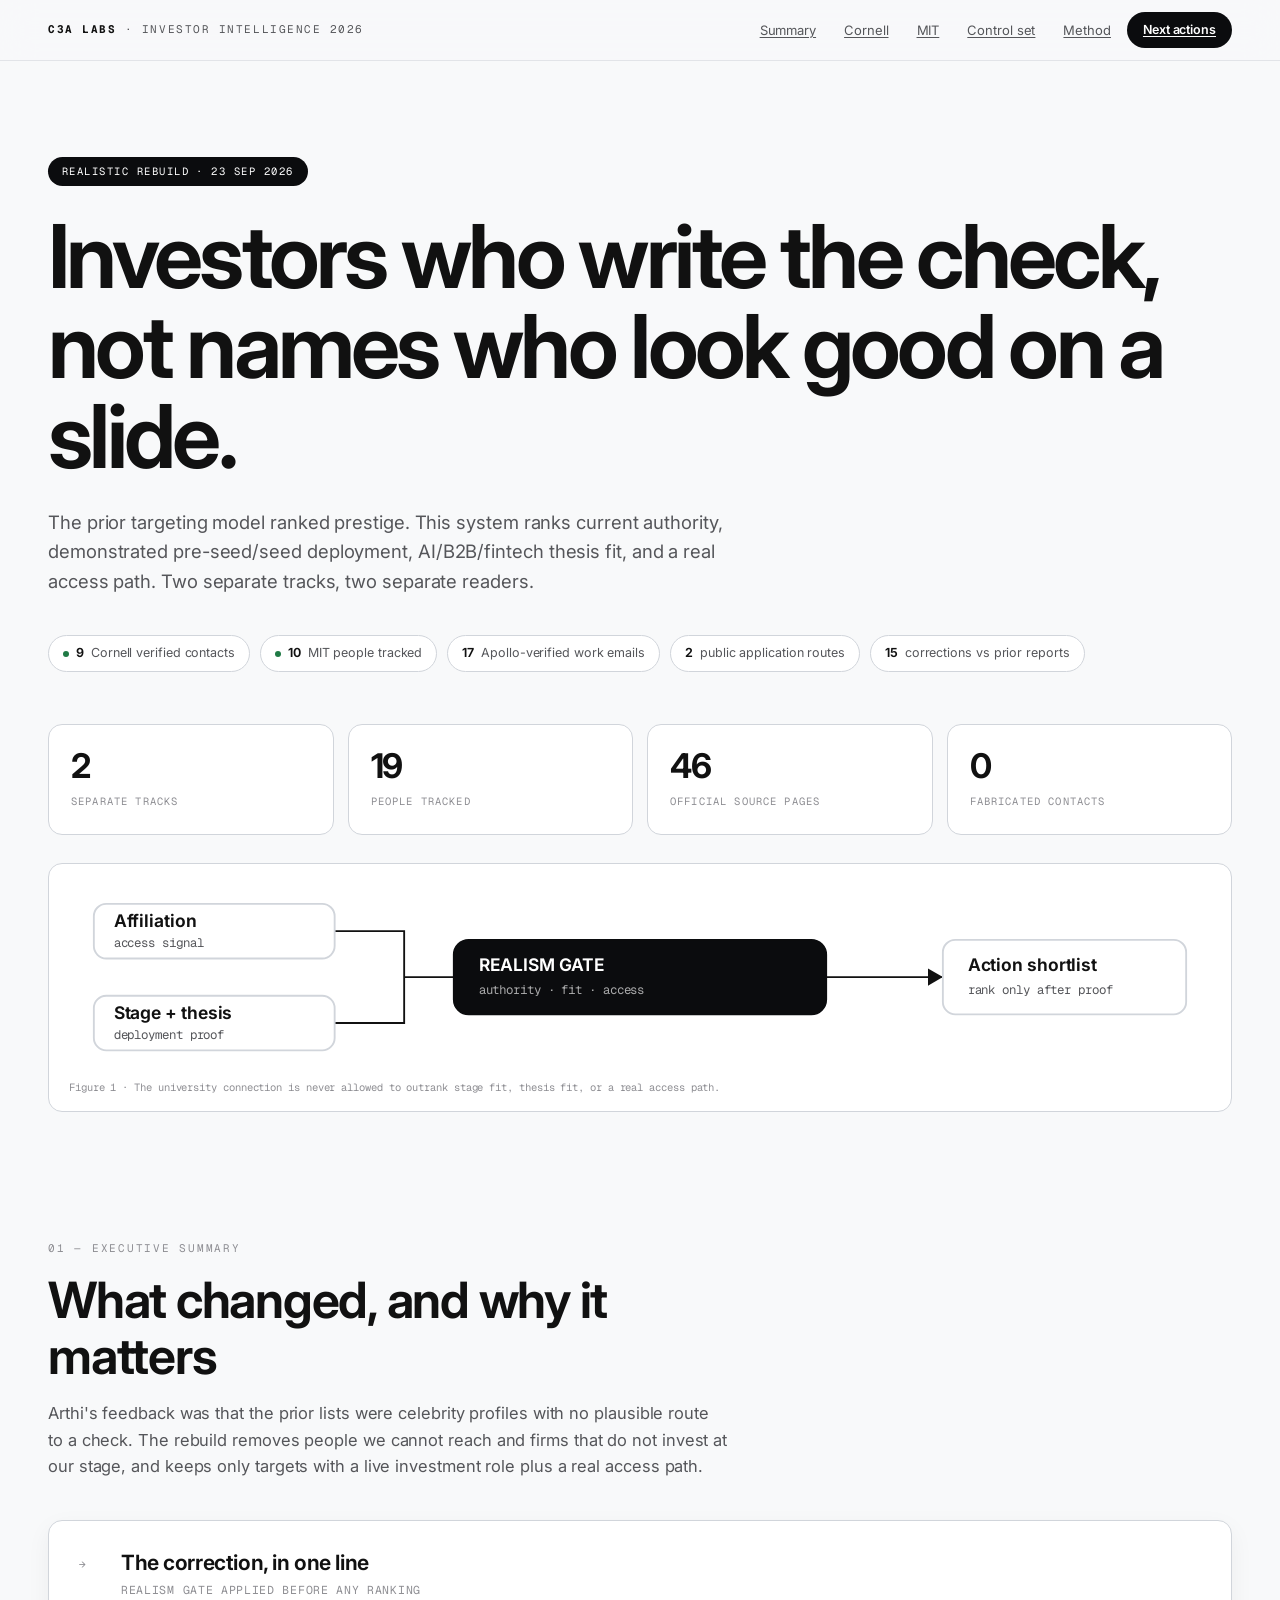
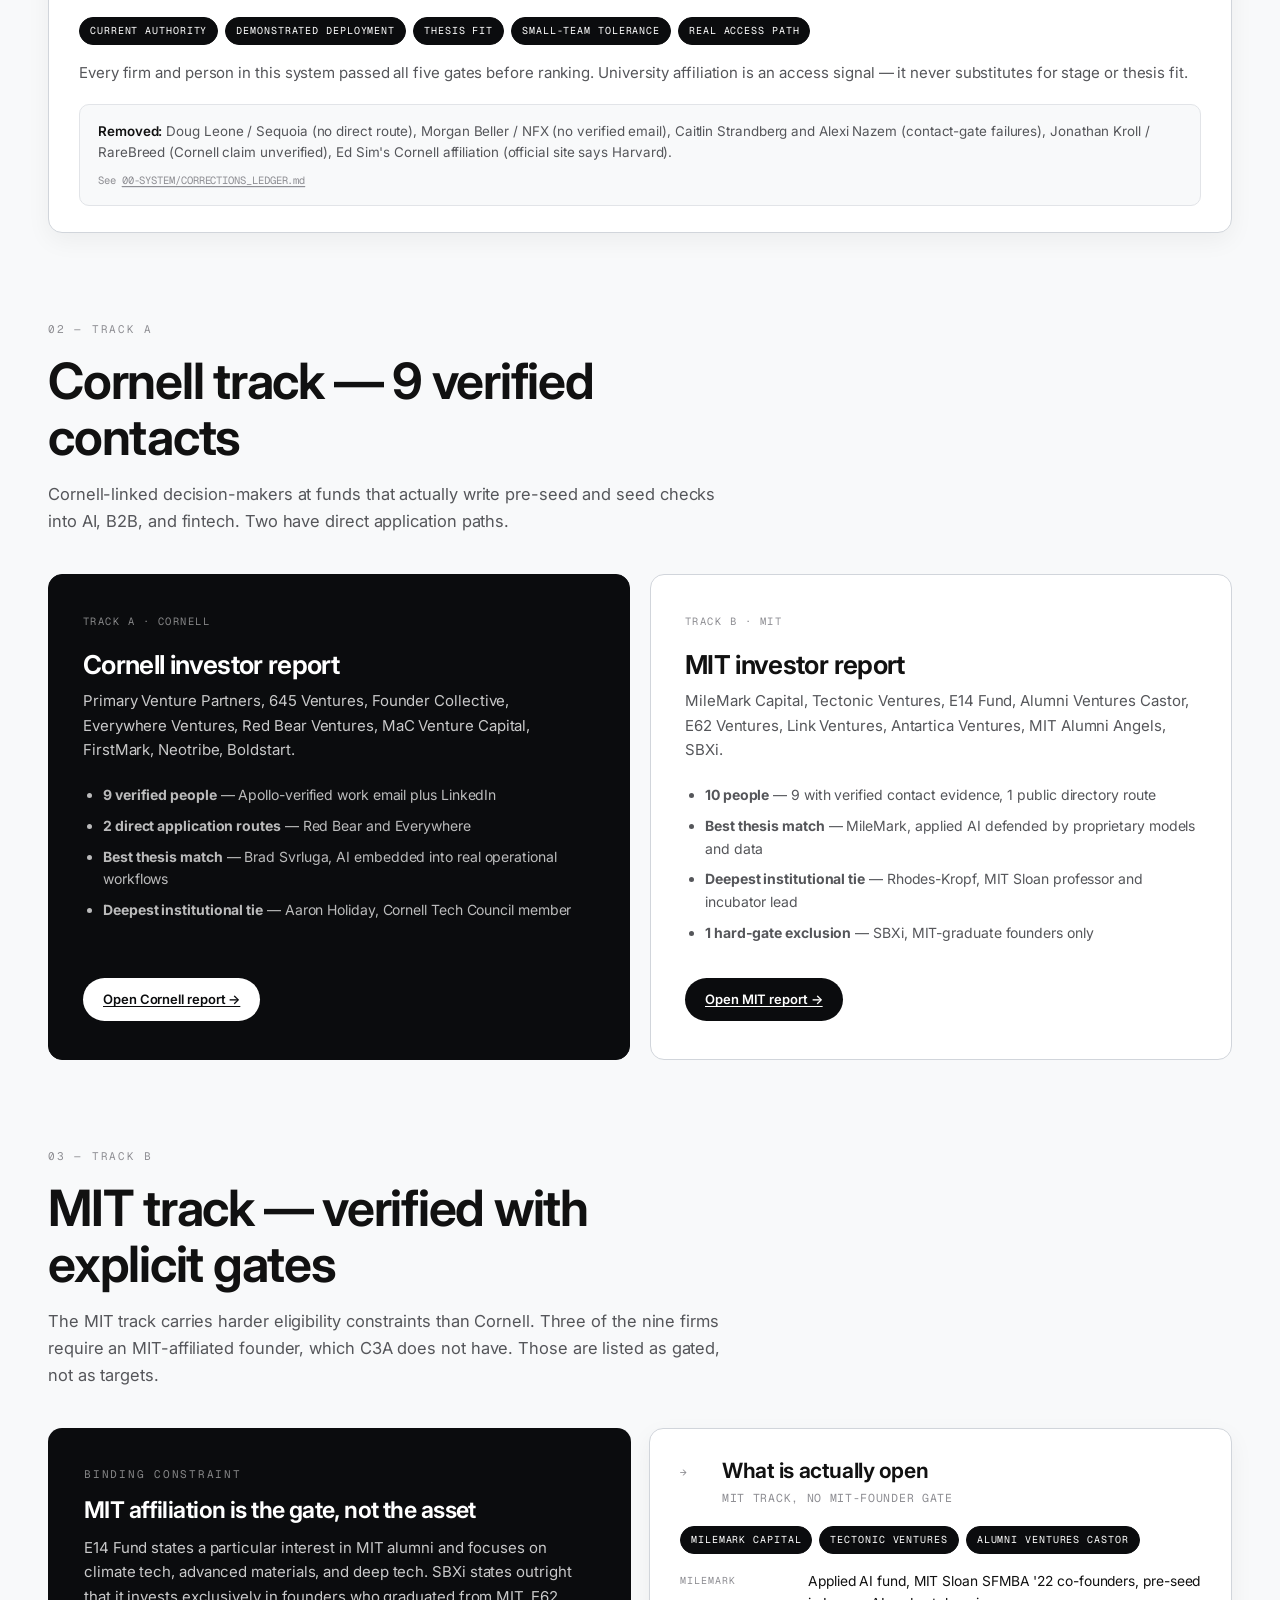
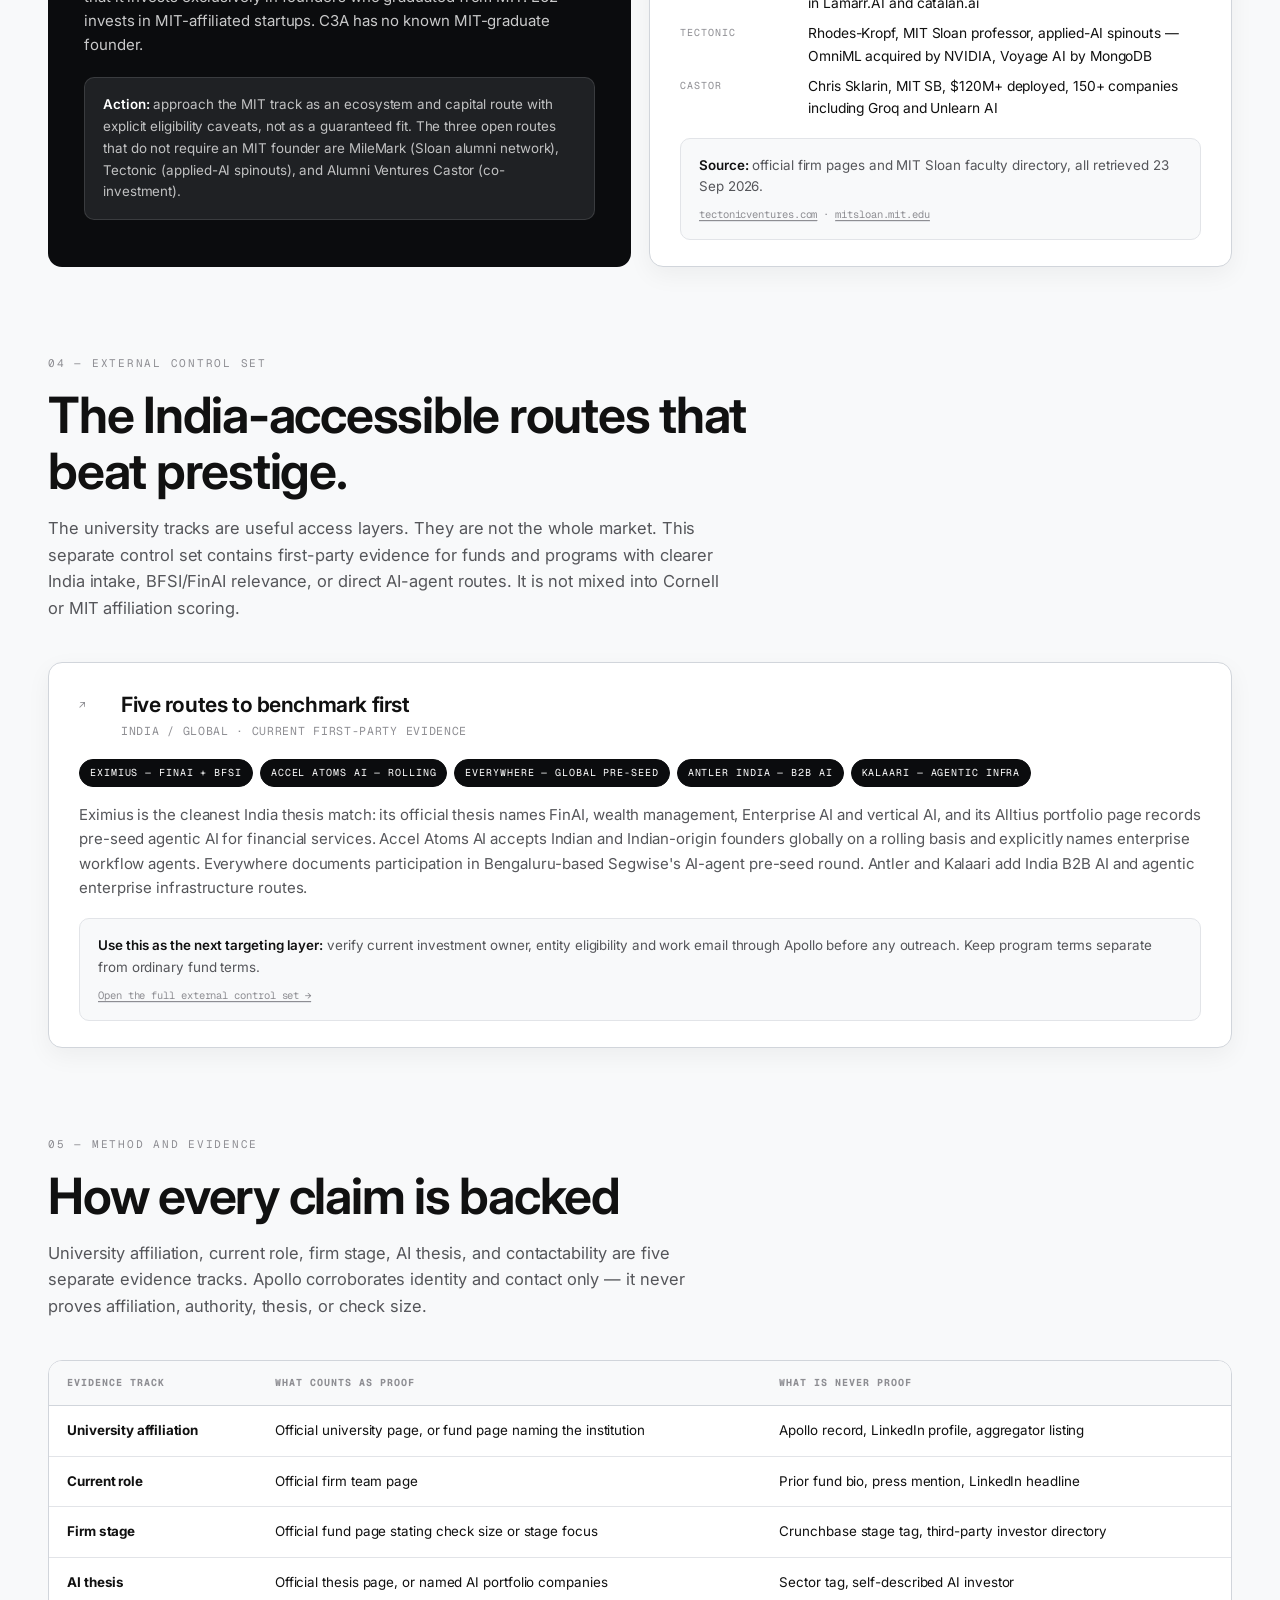
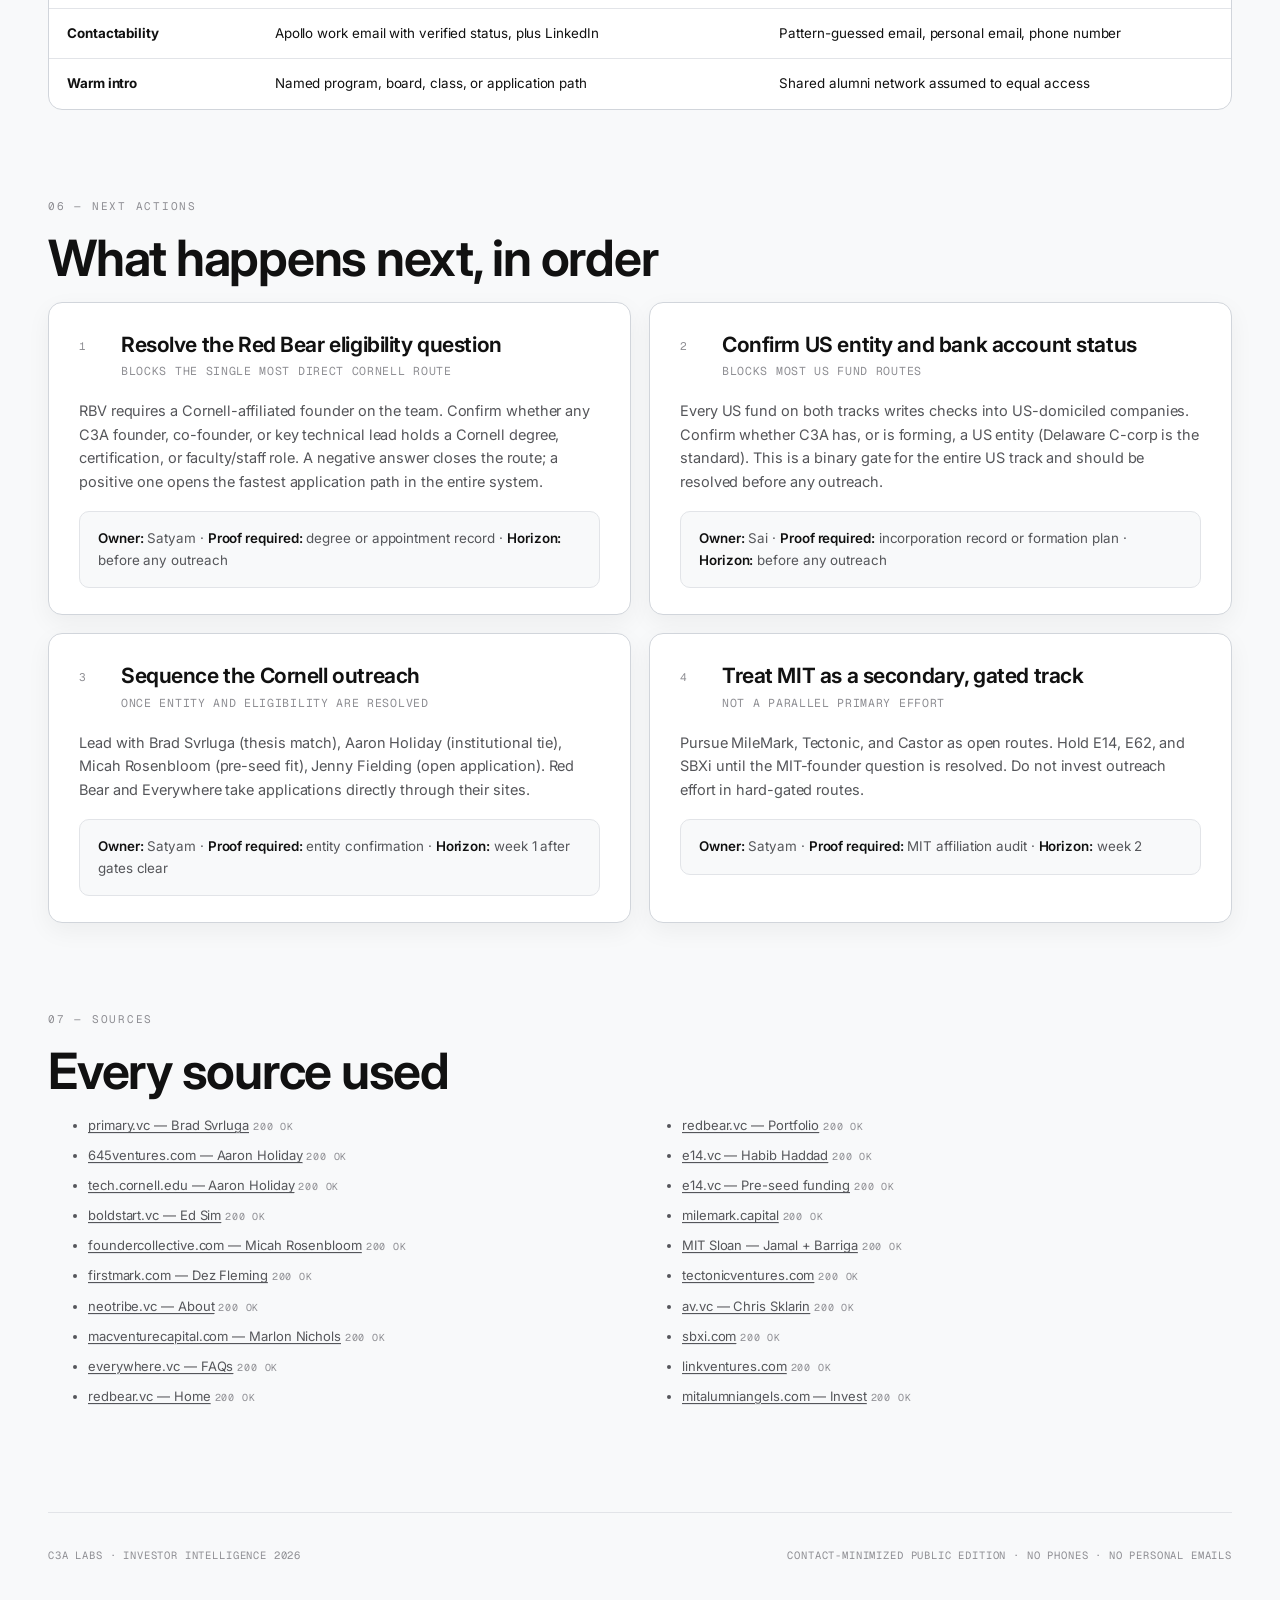
==== index.html @ d26bde04 "Initial public release: investor intelligence 2026" ====
<!DOCTYPE html>
<html lang="en">
<head>
<meta charset="utf-8">
<meta name="viewport" content="width=device-width, initial-scale=1">
<title>C3A Labs — Investor Intelligence 2026</title>
<meta name="description" content="Dual-track realistic investor targeting for C3A Labs / SARVAX. Cornell and MIT tracks. Verified decision-makers at pre-seed and seed.">
<link rel="preconnect" href="https://fonts.googleapis.com">
<link rel="preconnect" href="https://fonts.gstatic.com" crossorigin>
<link href="https://fonts.googleapis.com/css2?family=Inter:wght@300;400;500;600;700;800&family=Geist+Mono:wght@400;500;600;700&display=swap" rel="stylesheet">
<link rel="stylesheet" href="00-SYSTEM/report.css">
</head>
<body>
<a class="skip" href="#main">Skip to main content</a>

<nav class="nav">
  <div class="nav-in">
    <span class="nav-mark"><b>C3A LABS</b> · INVESTOR INTELLIGENCE 2026</span>
    <span class="nav-links">
      <a href="#summary">Summary</a>
      <a href="#cornell">Cornell</a>
      <a href="#mit">MIT</a>
      <a href="#control">Control set</a>
      <a href="#method">Method</a>
      <a class="nav-cta" href="#actions">Next actions</a>
    </span>
  </div>
</nav>

<main id="main">

  <section class="hero" id="top">
    <span class="hero-tag">Realistic rebuild · 23 Sep 2026</span>
    <h1>Investors who write the check, not names who look good on a slide.</h1>
    <p class="hero-lede">The prior targeting model ranked prestige. This system ranks
      current authority, demonstrated pre-seed/seed deployment, AI/B2B/fintech thesis
      fit, and a real access path. Two separate tracks, two separate readers.</p>
    <div class="hero-band">
      <span class="pill"><span class="dot"></span><b>9</b> Cornell verified contacts</span>
      <span class="pill"><span class="dot"></span><b>10</b> MIT people tracked</span>
      <span class="pill"><b>17</b> Apollo-verified work emails</span>
      <span class="pill"><b>2</b> public application routes</span>
      <span class="pill"><b>15</b> corrections vs prior reports</span>
    </div>
    <div class="metrics">
      <div class="metric"><div class="n">2</div><div class="l">Separate tracks</div></div>
      <div class="metric"><div class="n">19</div><div class="l">People tracked</div></div>
      <div class="metric"><div class="n">46</div><div class="l">Official source pages</div></div>
      <div class="metric"><div class="n">0</div><div class="l">Fabricated contacts</div></div>
    </div>
    <figure class="diagram" aria-labelledby="master-gates-diagram-title master-gates-diagram-desc">
      <svg viewBox="0 0 920 150" role="img" aria-labelledby="master-gates-diagram-title master-gates-diagram-desc">
        <title id="master-gates-diagram-title">Investor realism gate</title>
        <desc id="master-gates-diagram-desc">Affiliation, stage and thesis, and access evidence pass through a realism gate before a target becomes an action shortlist.</desc>
        <path class="flow" d="M214 38H270V75H310M214 112H270V75H310M610 75H652V75H704"/>
        <polygon points="704,75 692,68 692,82" fill="var(--ink)"/>
        <rect class="node" x="20" y="16" rx="10" width="194" height="44"/>
        <text class="label" x="36" y="35">Affiliation</text><text class="sub" x="36" y="51">access signal</text>
        <rect class="node" x="20" y="90" rx="10" width="194" height="44"/>
        <text class="label" x="36" y="109">Stage + thesis</text><text class="sub" x="36" y="125">deployment proof</text>
        <rect class="node dark" x="310" y="45" rx="12" width="300" height="60"/>
        <text class="label inverse" x="330" y="70">REALISM GATE</text><text class="sub inverse" x="330" y="89">authority · fit · access</text>
        <rect class="node" x="704" y="45" rx="10" width="196" height="60"/>
        <text class="label" x="724" y="70">Action shortlist</text><text class="sub" x="724" y="89">rank only after proof</text>
      </svg>
      <figcaption>Figure 1 · The university connection is never allowed to outrank stage fit, thesis fit, or a real access path.</figcaption>
    </figure>
  </section>

  <section class="sec" id="summary">
    <div class="sec-kicker">01 — Executive summary</div>
    <h2 class="sec-h">What changed, and why it matters</h2>
    <p class="sec-sub">Arthi's feedback was that the prior lists were celebrity profiles
      with no plausible route to a check. The rebuild removes people we cannot reach and
      firms that do not invest at our stage, and keeps only targets with a live investment
      role plus a real access path.</p>

    <div class="lane">
      <div class="card full">
        <div class="card-top">
          <span class="card-rank">→</span>
          <div>
            <h3>The correction, in one line</h3>
            <div class="firm">Realism gate applied before any ranking</div>
          </div>
        </div>
        <div class="chips">
          <span class="chip solid">Current authority</span>
          <span class="chip solid">Demonstrated deployment</span>
          <span class="chip solid">Thesis fit</span>
          <span class="chip solid">Small-team tolerance</span>
          <span class="chip solid">Real access path</span>
        </div>
        <p style="font-size:15px;color:var(--muted)">Every firm and person in this system
          passed all five gates before ranking. University affiliation is an access
          signal — it never substitutes for stage or thesis fit.</p>
        <div class="proof">
          <b>Removed:</b> Doug Leone / Sequoia (no direct route), Morgan Beller / NFX
          (no verified email), Caitlin Strandberg and Alexi Nazem (contact-gate failures),
          Jonathan Kroll / RareBreed (Cornell claim unverified), Ed Sim's Cornell
          affiliation (official site says Harvard).
          <span class="proof-src">See <a href="00-SYSTEM/CORRECTIONS_LEDGER.md">00-SYSTEM/CORRECTIONS_LEDGER.md</a></span>
        </div>
      </div>
    </div>
  </section>

  <section class="sec" id="cornell">
    <div class="sec-kicker">02 — Track A</div>
    <h2 class="sec-h">Cornell track — 9 verified contacts</h2>
    <p class="sec-sub">Cornell-linked decision-makers at funds that actually write
      pre-seed and seed checks into AI, B2B, and fintech. Two have direct application
      paths.</p>
    <div class="dual" style="margin-top:0">
      <div class="track track-dark">
        <div class="tk">Track A · Cornell</div>
        <h3>Cornell investor report</h3>
        <p>Primary Venture Partners, 645 Ventures, Founder Collective, Everywhere
          Ventures, Red Bear Ventures, MaC Venture Capital, FirstMark, Neotribe,
          Boldstart.</p>
        <ul>
          <li><b>9 verified people</b> — Apollo-verified work email plus LinkedIn</li>
          <li><b>2 direct application routes</b> — Red Bear and Everywhere</li>
          <li><b>Best thesis match</b> — Brad Svrluga, AI embedded into real operational workflows</li>
          <li><b>Deepest institutional tie</b> — Aaron Holiday, Cornell Tech Council member</li>
        </ul>
        <a class="go" href="CORNELL/index.html">Open Cornell report →</a>
      </div>
      <div class="track">
        <div class="tk">Track B · MIT</div>
        <h3>MIT investor report</h3>
        <p>MileMark Capital, Tectonic Ventures, E14 Fund, Alumni Ventures Castor,
          E62 Ventures, Link Ventures, Antartica Ventures, MIT Alumni Angels, SBXi.</p>
        <ul>
          <li><b>10 people</b> — 9 with verified contact evidence, 1 public directory route</li>
          <li><b>Best thesis match</b> — MileMark, applied AI defended by proprietary models and data</li>
          <li><b>Deepest institutional tie</b> — Rhodes-Kropf, MIT Sloan professor and incubator lead</li>
          <li><b>1 hard-gate exclusion</b> — SBXi, MIT-graduate founders only</li>
        </ul>
        <a class="go" href="MIT/index.html">Open MIT report →</a>
      </div>
    </div>
  </section>

  <section class="sec" id="mit">
    <div class="sec-kicker">03 — Track B</div>
    <h2 class="sec-h">MIT track — verified with explicit gates</h2>
    <p class="sec-sub">The MIT track carries harder eligibility constraints than Cornell.
      Three of the nine firms require an MIT-affiliated founder, which C3A does not have.
      Those are listed as gated, not as targets.</p>
    <div class="lane">
      <div class="dark">
        <div class="sec-kicker">Binding constraint</div>
        <h3>MIT affiliation is the gate, not the asset</h3>
        <p>E14 Fund states a particular interest in MIT alumni and focuses on climate
          tech, advanced materials, and deep tech. SBXi states outright that it invests
          exclusively in founders who graduated from MIT. E62 invests in MIT-affiliated
          startups. C3A has no known MIT-graduate founder.</p>
        <div class="proof" style="margin-top:20px">
          <b>Action:</b> approach the MIT track as an ecosystem and capital route with
          explicit eligibility caveats, not as a guaranteed fit. The three open routes
          that do not require an MIT founder are MileMark (Sloan alumni network),
          Tectonic (applied-AI spinouts), and Alumni Ventures Castor (co-investment).
        </div>
      </div>
      <div class="card">
        <div class="card-top">
          <span class="card-rank">→</span>
          <div>
            <h3>What is actually open</h3>
            <div class="firm">MIT track, no MIT-founder gate</div>
          </div>
        </div>
        <div class="chips">
          <span class="chip solid">MileMark Capital</span>
          <span class="chip solid">Tectonic Ventures</span>
          <span class="chip solid">Alumni Ventures Castor</span>
        </div>
        <dl class="kv">
          <dt>MileMark</dt><dd>Applied AI fund, MIT Sloan SFMBA '22 co-founders, pre-seed in Lamarr.AI and catalan.ai</dd>
          <dt>Tectonic</dt><dd>Rhodes-Kropf, MIT Sloan professor, applied-AI spinouts — OmniML acquired by NVIDIA, Voyage AI by MongoDB</dd>
          <dt>Castor</dt><dd>Chris Sklarin, MIT SB, $120M+ deployed, 150+ companies including Groq and Unlearn AI</dd>
        </dl>
        <div class="proof">
          <b>Source:</b> official firm pages and MIT Sloan faculty directory, all
          retrieved 23 Sep 2026.
          <span class="proof-src"><a href="https://www.tectonicventures.com/">tectonicventures.com</a> · <a href="https://mitsloan.mit.edu/alumni/adela-jamal-sfmba-22-and-sebastian-barriga-sfmba-22">mitsloan.mit.edu</a></span>
        </div>
      </div>
    </div>
  </section>

  <section class="sec" id="control">
    <div class="sec-kicker">04 — External control set</div>
    <h2 class="sec-h">The India-accessible routes that beat prestige.</h2>
    <p class="sec-sub">The university tracks are useful access layers. They are not the
      whole market. This separate control set contains first-party evidence for funds and
      programs with clearer India intake, BFSI/FinAI relevance, or direct AI-agent routes.
      It is not mixed into Cornell or MIT affiliation scoring.</p>
    <div class="lane">
      <div class="card full">
        <div class="card-top">
          <span class="card-rank">↗</span>
          <div>
            <h3>Five routes to benchmark first</h3>
            <div class="firm">India / global · current first-party evidence</div>
          </div>
        </div>
        <div class="chips">
          <span class="chip solid">Eximius — FinAI + BFSI</span>
          <span class="chip solid">Accel Atoms AI — rolling</span>
          <span class="chip solid">Everywhere — global pre-seed</span>
          <span class="chip solid">Antler India — B2B AI</span>
          <span class="chip solid">Kalaari — agentic infra</span>
        </div>
        <p style="font-size:15px;color:var(--muted)">Eximius is the cleanest India thesis match:
          its official thesis names FinAI, wealth management, Enterprise AI and vertical AI,
          and its Alltius portfolio page records pre-seed agentic AI for financial services.
          Accel Atoms AI accepts Indian and Indian-origin founders globally on a rolling basis
          and explicitly names enterprise workflow agents. Everywhere documents participation
          in Bengaluru-based Segwise's AI-agent pre-seed round. Antler and Kalaari add India
          B2B AI and agentic enterprise infrastructure routes.</p>
        <div class="proof">
          <b>Use this as the next targeting layer:</b> verify current investment owner,
          entity eligibility and work email through Apollo before any outreach. Keep program
          terms separate from ordinary fund terms.
          <span class="proof-src"><a href="00-SYSTEM/external-control-set.html">Open the full external control set →</a></span>
        </div>
      </div>
    </div>
  </section>

  <section class="sec" id="method">
    <div class="sec-kicker">05 — Method and evidence</div>
    <h2 class="sec-h">How every claim is backed</h2>
    <p class="sec-sub">University affiliation, current role, firm stage, AI thesis, and
      contactability are five separate evidence tracks. Apollo corroborates identity and
      contact only — it never proves affiliation, authority, thesis, or check size.</p>

    <div class="tbl-wrap" style="margin-top:0">
      <table>
        <caption class="skip">Evidence separation standard</caption>
        <thead>
          <tr>
            <th scope="col">Evidence track</th>
            <th scope="col">What counts as proof</th>
            <th scope="col">What is never proof</th>
          </tr>
        </thead>
        <tbody>
          <tr>
            <td data-label="Evidence track"><b>University affiliation</b></td>
            <td data-label="What counts as proof">Official university page, or fund page naming the institution</td>
            <td data-label="What is never proof">Apollo record, LinkedIn profile, aggregator listing</td>
          </tr>
          <tr>
            <td data-label="Evidence track"><b>Current role</b></td>
            <td data-label="What counts as proof">Official firm team page</td>
            <td data-label="What is never proof">Prior fund bio, press mention, LinkedIn headline</td>
          </tr>
          <tr>
            <td data-label="Evidence track"><b>Firm stage</b></td>
            <td data-label="What counts as proof">Official fund page stating check size or stage focus</td>
            <td data-label="What is never proof">Crunchbase stage tag, third-party investor directory</td>
          </tr>
          <tr>
            <td data-label="Evidence track"><b>AI thesis</b></td>
            <td data-label="What counts as proof">Official thesis page, or named AI portfolio companies</td>
            <td data-label="What is never proof">Sector tag, self-described AI investor</td>
          </tr>
          <tr>
            <td data-label="Evidence track"><b>Contactability</b></td>
            <td data-label="What counts as proof">Apollo work email with verified status, plus LinkedIn</td>
            <td data-label="What is never proof">Pattern-guessed email, personal email, phone number</td>
          </tr>
          <tr>
            <td data-label="Evidence track"><b>Warm intro</b></td>
            <td data-label="What counts as proof">Named program, board, class, or application path</td>
            <td data-label="What is never proof">Shared alumni network assumed to equal access</td>
          </tr>
        </tbody>
      </table>
    </div>
  </section>

  <section class="sec" id="actions">
    <div class="sec-kicker">06 — Next actions</div>
    <h2 class="sec-h">What happens next, in order</h2>
    <div class="lane">
      <div class="card">
        <div class="card-top"><span class="card-rank">1</span><div>
          <h3>Resolve the Red Bear eligibility question</h3>
          <div class="firm">Blocks the single most direct Cornell route</div>
        </div></div>
        <p style="font-size:14.5px;color:var(--muted)">RBV requires a Cornell-affiliated
          founder on the team. Confirm whether any C3A founder, co-founder, or key
          technical lead holds a Cornell degree, certification, or faculty/staff role.
          A negative answer closes the route; a positive one opens the fastest
          application path in the entire system.</p>
        <div class="proof"><b>Owner:</b> Satyam · <b>Proof required:</b> degree or
          appointment record · <b>Horizon:</b> before any outreach</div>
      </div>
      <div class="card">
        <div class="card-top"><span class="card-rank">2</span><div>
          <h3>Confirm US entity and bank account status</h3>
          <div class="firm">Blocks most US fund routes</div>
        </div></div>
        <p style="font-size:14.5px;color:var(--muted)">Every US fund on both tracks
          writes checks into US-domiciled companies. Confirm whether C3A has, or is
          forming, a US entity (Delaware C-corp is the standard). This is a binary gate
          for the entire US track and should be resolved before any outreach.</p>
        <div class="proof"><b>Owner:</b> Sai · <b>Proof required:</b> incorporation
          record or formation plan · <b>Horizon:</b> before any outreach</div>
      </div>
      <div class="card">
        <div class="card-top"><span class="card-rank">3</span><div>
          <h3>Sequence the Cornell outreach</h3>
          <div class="firm">Once entity and eligibility are resolved</div>
        </div></div>
        <p style="font-size:14.5px;color:var(--muted)">Lead with Brad Svrluga (thesis
          match), Aaron Holiday (institutional tie), Micah Rosenbloom (pre-seed fit),
          Jenny Fielding (open application). Red Bear and Everywhere take applications
          directly through their sites.</p>
        <div class="proof"><b>Owner:</b> Satyam · <b>Proof required:</b> entity
          confirmation · <b>Horizon:</b> week 1 after gates clear</div>
      </div>
      <div class="card">
        <div class="card-top"><span class="card-rank">4</span><div>
          <h3>Treat MIT as a secondary, gated track</h3>
          <div class="firm">Not a parallel primary effort</div>
        </div></div>
        <p style="font-size:14.5px;color:var(--muted)">Pursue MileMark, Tectonic, and
          Castor as open routes. Hold E14, E62, and SBXi until the MIT-founder question
          is resolved. Do not invest outreach effort in hard-gated routes.</p>
        <div class="proof"><b>Owner:</b> Satyam · <b>Proof required:</b> MIT affiliation
          audit · <b>Horizon:</b> week 2</div>
      </div>
    </div>
  </section>

  <section class="sec" id="sources">
    <div class="sec-kicker">07 — Sources</div>
    <h2 class="sec-h">Every source used</h2>
    <ul class="sources">
      <li><a href="https://primary.vc/team/brad-svrluga">primary.vc — Brad Svrluga</a> <span class="st">200 OK</span></li>
      <li><a href="https://645ventures.com/team/aaron-holiday">645ventures.com — Aaron Holiday</a> <span class="st">200 OK</span></li>
      <li><a href="https://tech.cornell.edu/people/aaron-holiday/">tech.cornell.edu — Aaron Holiday</a> <span class="st">200 OK</span></li>
      <li><a href="https://boldstart.vc/team/ed-sim/">boldstart.vc — Ed Sim</a> <span class="st">200 OK</span></li>
      <li><a href="https://foundercollective.com/team/micah-rosenbloom/">foundercollective.com — Micah Rosenbloom</a> <span class="st">200 OK</span></li>
      <li><a href="https://firstmark.com/team/dez-fleming">firstmark.com — Dez Fleming</a> <span class="st">200 OK</span></li>
      <li><a href="https://www.neotribe.vc/about">neotribe.vc — About</a> <span class="st">200 OK</span></li>
      <li><a href="https://macventurecapital.com/team/marlon-nichols/">macventurecapital.com — Marlon Nichols</a> <span class="st">200 OK</span></li>
      <li><a href="https://www.everywhere.vc/faqs">everywhere.vc — FAQs</a> <span class="st">200 OK</span></li>
      <li><a href="https://www.redbear.vc/">redbear.vc — Home</a> <span class="st">200 OK</span></li>
      <li><a href="https://www.redbear.vc/portfolio">redbear.vc — Portfolio</a> <span class="st">200 OK</span></li>
      <li><a href="https://www.e14.vc/team-partners/habib-haddad">e14.vc — Habib Haddad</a> <span class="st">200 OK</span></li>
      <li><a href="https://www.e14.vc/preseed-funding">e14.vc — Pre-seed funding</a> <span class="st">200 OK</span></li>
      <li><a href="https://www.milemark.capital/">milemark.capital</a> <span class="st">200 OK</span></li>
      <li><a href="https://mitsloan.mit.edu/alumni/adela-jamal-sfmba-22-and-sebastian-barriga-sfmba-22">MIT Sloan — Jamal + Barriga</a> <span class="st">200 OK</span></li>
      <li><a href="https://www.tectonicventures.com/">tectonicventures.com</a> <span class="st">200 OK</span></li>
      <li><a href="https://www.av.vc/people/chris-sklarin">av.vc — Chris Sklarin</a> <span class="st">200 OK</span></li>
      <li><a href="https://www.sbxi.com/">sbxi.com</a> <span class="st">200 OK</span></li>
      <li><a href="https://www.linkventures.com/">linkventures.com</a> <span class="st">200 OK</span></li>
      <li><a href="https://www.mitalumniangels.com/investors">mitalumniangels.com — Invest</a> <span class="st">200 OK</span></li>
    </ul>
  </section>

  <div class="foot">
    <span>C3A LABS · INVESTOR INTELLIGENCE 2026</span>
    <span class="sp">CONTACT-MINIMIZED PUBLIC EDITION · NO PHONES · NO PERSONAL EMAILS</span>
  </div>

</main>
</body>
</html>
---- 00-SYSTEM/report.css ----
:root{
  --bg:#f8f9fa; --paper:#fff; --ink:#111111; --muted:#55565a; --faint:#8e8e93;
  --line:#d1d5db; --line-soft:#e2e4e8; --dark:#0b0c0e; --dark-sub:#1f2124;
  --dark-rule:rgba(255,255,255,.12); --live:#1f7a45; --warn:#b45309;
  --radius-card:14px; --radius-sub:10px; --radius-nav:28px; --radius-pill:999px;
  --shadow-soft:0 8px 24px rgba(17,17,17,.05);
}
*,*::before,*::after{box-sizing:border-box}
html{-webkit-text-size-adjust:100%}
body{
  margin:0; background:var(--bg); color:var(--ink);
  font-family:'Inter',-apple-system,BlinkMacSystemFont,'Segoe UI',sans-serif;
  font-weight:400; line-height:1.62; letter-spacing:-0.005em;
  -webkit-font-smoothing:antialiased;
}
h1,h2,h3,h4{margin:0; font-weight:650; letter-spacing:-0.025em; line-height:1.12}
p{margin:0}
a{color:inherit; text-decoration-thickness:1px; text-underline-offset:2px}
.mono{font-family:'Geist Mono','SF Mono',ui-monospace,Menlo,Consolas,monospace}
.skip{position:absolute; left:-9999px; top:0; z-index:200;
  background:var(--dark); color:#fff; padding:10px 18px; border-radius:0 0 10px 0; font-size:13px}
.skip:focus{left:0}

/* ---------- nav ---------- */
.nav{position:sticky; top:0; z-index:60; background:rgba(248,249,250,.86);
  backdrop-filter:saturate(180%) blur(16px); -webkit-backdrop-filter:saturate(180%) blur(16px);
  border-bottom:1px solid var(--line-soft)}
.nav-in{max-width:1240px; margin:0 auto; padding:12px 28px; display:flex; align-items:center; gap:18px}
.nav-mark{font-family:'Geist Mono',monospace; font-size:11px; letter-spacing:.14em; text-transform:uppercase;
  color:var(--muted); white-space:nowrap}
.nav-mark b{color:var(--ink); font-weight:700}
.nav-links{display:flex; gap:4px; margin-left:auto; flex-wrap:wrap; align-items:center}
.nav-links a{font-size:13px; color:var(--muted); padding:7px 12px; border-radius:var(--radius-pill);
  white-space:nowrap; transition:color .15s, background .15s}
.nav-links a:hover{color:var(--ink); background:rgba(17,17,17,.055)}
.nav-links a.active{color:var(--ink); background:rgba(17,17,17,.08)}
.nav-cta{background:var(--dark); color:#fff !important; font-weight:600; padding:8px 16px !important;
  border-radius:var(--radius-pill); font-size:12.5px !important}
.nav-cta:hover{background:#000 !important; color:#fff !important}

/* ---------- layout ---------- */
main{max-width:1240px; margin:0 auto; padding:0 28px 120px}
.sec{padding:88px 0 0}
.sec-kicker{font-family:'Geist Mono',monospace; font-size:11px; letter-spacing:.16em; text-transform:uppercase;
  color:var(--faint); margin-bottom:14px}
.sec-h{font-size:clamp(30px,4vw,50px); margin-bottom:16px; max-width:22ch}
.sec-sub{color:var(--muted); font-size:16.5px; max-width:68ch; margin-bottom:40px}

/* ---------- hero ---------- */
.hero{padding:96px 0 40px}
.hero-tag{display:inline-flex; align-items:center; gap:8px; background:var(--dark); color:#fff;
  font-family:'Geist Mono',monospace; font-size:10.5px; letter-spacing:.14em; text-transform:uppercase;
  padding:6px 14px; border-radius:var(--radius-pill); margin-bottom:26px}
.hero h1{font-size:clamp(42px,7.2vw,88px); line-height:1.02; letter-spacing:-0.042em; max-width:20ch}
.hero-lede{color:var(--muted); font-size:18.5px; max-width:60ch; margin-top:26px}
.hero-band{display:flex; flex-wrap:wrap; gap:10px; margin-top:38px}
.pill{display:inline-flex; align-items:center; gap:7px; border:1px solid var(--line); background:var(--paper);
  border-radius:var(--radius-pill); padding:7px 14px; font-size:12.5px; color:var(--muted)}
.pill b{color:var(--ink); font-weight:650}
.dot{width:6px; height:6px; border-radius:50%; background:var(--live); flex:none}

/* ---------- metric grid ---------- */
.metrics{display:grid; grid-template-columns:repeat(4,1fr); gap:14px; margin-top:52px}
.metric{background:var(--paper); border:1px solid var(--line); border-radius:var(--radius-card);
  padding:24px 22px}
.metric .n{font-size:34px; font-weight:700; letter-spacing:-0.035em; line-height:1}
.metric .l{font-family:'Geist Mono',monospace; font-size:10.5px; letter-spacing:.11em; text-transform:uppercase;
  color:var(--faint); margin-top:10px}

/* ---------- cards ---------- */
.card{background:var(--paper); border:1px solid var(--line); border-radius:var(--radius-card);
  padding:30px 30px 26px; box-shadow:var(--shadow-soft)}
.card-top{display:flex; align-items:flex-start; gap:16px; margin-bottom:18px}
.card-rank{font-family:'Geist Mono',monospace; font-size:11px; color:var(--faint); letter-spacing:.1em;
  padding-top:5px; min-width:26px}
.card h3{font-size:21px; letter-spacing:-0.02em}
.card .firm{font-family:'Geist Mono',monospace; font-size:11.5px; color:var(--faint);
  letter-spacing:.06em; text-transform:uppercase; margin-top:6px}
.card .role{font-size:14.5px; color:var(--muted); margin-bottom:16px}
.chips{display:flex; flex-wrap:wrap; gap:7px; margin:0 0 16px}
.chip{font-family:'Geist Mono',monospace; font-size:10px; letter-spacing:.09em; text-transform:uppercase;
  padding:5px 10px; border-radius:var(--radius-pill); border:1px solid var(--line); color:var(--muted);
  background:var(--bg)}
.chip.solid{background:var(--dark); color:#fff; border-color:var(--dark)}
.chip.live{color:var(--live); border-color:rgba(31,122,69,.35); background:rgba(31,122,69,.07)}
.chip.warn{color:var(--warn); border-color:rgba(180,83,9,.35); background:rgba(180,83,9,.07)}
.kv{display:grid; grid-template-columns:112px 1fr; gap:8px 16px; font-size:13.8px}
.kv dt{font-family:'Geist Mono',monospace; font-size:10px; letter-spacing:.1em; text-transform:uppercase;
  color:var(--faint); padding-top:3px}
.kv dd{margin:0; color:var(--ink)}
.kv dd a{border-bottom:1px solid var(--line)}
.proof{margin-top:18px; padding:16px 18px; background:var(--bg); border:1px solid var(--line-soft);
  border-radius:var(--radius-sub); font-size:13.4px; color:var(--muted)}
.proof b{color:var(--ink); font-weight:600}
.proof-src{font-family:'Geist Mono',monospace; font-size:10.5px; color:var(--faint);
  word-break:break-all; margin-top:8px; display:block}
.proof-src a{border-bottom:1px solid var(--line-soft)}
.nf{color:var(--faint); font-style:italic}
.gate{margin-top:16px; border-left:2px solid var(--warn); padding:2px 0 2px 16px; font-size:13.2px; color:var(--muted)}
.gate b{color:var(--warn); font-weight:650}
.card-foot{margin-top:20px; padding-top:16px; border-top:1px solid var(--line-soft);
  display:flex; flex-wrap:wrap; gap:10px; align-items:center}
.acted{margin-left:auto; background:var(--dark); color:#fff; font-size:12px; font-weight:600;
  padding:8px 16px; border-radius:var(--radius-pill); border:none; cursor:pointer;
  font-family:inherit; letter-spacing:.01em}
.acted:hover{background:#000}

/* ---------- lane grid ---------- */
.lane{display:grid; grid-template-columns:repeat(2,1fr); gap:18px}
.full{grid-column:1/-1}

/* ---------- dark focus panel ---------- */
.dark{background:var(--dark); color:#fff; border-radius:var(--radius-card); padding:38px 36px}
.dark .sec-kicker{color:rgba(255,255,255,.5)}
.dark h3{color:#fff; font-size:23px; margin-bottom:12px}
.dark p{color:rgba(255,255,255,.78); font-size:15px}
.dark .kv dt{color:rgba(255,255,255,.44)}
.dark .kv dd{color:#fff}
.dark .proof{background:var(--dark-sub); border-color:var(--dark-rule); color:rgba(255,255,255,.72)}
.dark .proof b{color:#fff}
.dark .proof-src{color:rgba(255,255,255,.5)}
.dark .chip{background:rgba(255,255,255,.07); border-color:var(--dark-rule); color:rgba(255,255,255,.72)}
.dark .chip.solid{background:#fff; color:var(--dark); border-color:#fff}

/* ---------- table ---------- */
.tbl-wrap{border:1px solid var(--line); border-radius:var(--radius-card); background:var(--paper);
  overflow:hidden}
table{width:100%; border-collapse:collapse; font-size:13.4px}
thead th{font-family:'Geist Mono',monospace; font-size:10px; letter-spacing:.1em; text-transform:uppercase;
  color:var(--faint); text-align:left; padding:14px 18px; border-bottom:1px solid var(--line);
  background:var(--bg); white-space:nowrap}
tbody td{padding:14px 18px; border-bottom:1px solid var(--line-soft); vertical-align:top; color:var(--ink)}
tbody tr:last-child td{border-bottom:none}
tbody td a{border-bottom:1px solid var(--line)}
.t-num{font-family:'Geist Mono',monospace; font-size:11.5px; color:var(--faint)}
.scroll-hint{display:none}

/* ---------- sources ---------- */
.sources{columns:2; column-gap:44px; font-size:13px; color:var(--muted)}
.sources li{margin-bottom:9px; break-inside:avoid}
.sources a{border-bottom:1px solid var(--line-soft); word-break:break-all}
.sources .st{font-family:'Geist Mono',monospace; font-size:10px; letter-spacing:.08em;
  text-transform:uppercase; color:var(--faint)}

/* ---------- footer ---------- */
.foot{border-top:1px solid var(--line-soft); margin-top:96px; padding:34px 0 8px;
  display:flex; flex-wrap:wrap; gap:16px; align-items:center;
  font-family:'Geist Mono',monospace; font-size:10.5px; letter-spacing:.08em; text-transform:uppercase;
  color:var(--faint)}
.foot a{border-bottom:1px solid var(--line-soft)}
.foot .sp{margin-left:auto}
.diagram{margin:28px 0 0;padding:20px 20px 16px;background:var(--paper);border:1px solid var(--line);
  border-radius:var(--radius-card);overflow:hidden}
.diagram svg{display:block;width:100%;height:auto;min-height:110px}
.diagram figcaption{margin-top:10px;font-family:'Geist Mono',monospace;font-size:10.5px;color:var(--faint);line-height:1.45}
.diagram .node{fill:var(--paper);stroke:var(--line);stroke-width:1.5}
.diagram .node.dark{fill:var(--dark);stroke:var(--dark)}
.diagram .label{fill:var(--ink);font-family:Inter, sans-serif;font-weight:650;font-size:14px}
.diagram .label.inverse{fill:#fff}
.diagram .sub{fill:var(--muted);font-family:'Geist Mono',monospace;font-size:10px}
.diagram .sub.inverse{fill:rgba(255,255,255,.65)}
.diagram .flow{fill:none;stroke:var(--ink);stroke-width:1.5;stroke-linecap:square}
@media(max-width:620px){.diagram{padding:14px 12px}.diagram svg{min-height:170px}.diagram .label{font-size:12px}.diagram .sub{font-size:9px}}
@media print{.diagram{break-inside:avoid;box-shadow:none}.diagram svg{min-height:0}}

/* ---------- dual track switch on index ---------- */
.dual{display:grid; grid-template-columns:1fr 1fr; gap:20px; margin-top:56px}
.track{background:var(--paper); border:1px solid var(--line); border-radius:var(--radius-card);
  padding:38px 34px; display:flex; flex-direction:column; min-height:400px}
.track h3{font-size:26px; margin-bottom:10px; letter-spacing:-0.025em}
.track .tk{font-family:'Geist Mono',monospace; font-size:10.5px; letter-spacing:.14em; text-transform:uppercase;
  color:var(--faint); margin-bottom:20px}
.track p{color:var(--muted); font-size:15px; margin-bottom:22px}
.track ul{margin:0 0 26px; padding-left:20px; color:var(--muted); font-size:14px}
.track ul li{margin-bottom:8px}
.track .go{margin-top:auto; align-self:flex-start; background:var(--dark); color:#fff;
  font-weight:600; font-size:13px; padding:11px 20px; border-radius:var(--radius-pill);
  border:none; cursor:pointer; font-family:inherit}
.track .go:hover{background:#000}
.track-dark{background:var(--dark); border-color:var(--dark)}
.track-dark h3{color:#fff}
.track-dark .tk{color:rgba(255,255,255,.5)}
.track-dark p{color:rgba(255,255,255,.78)}
.track-dark ul{color:rgba(255,255,255,.72)}
.track-dark .go{background:#fff; color:var(--dark)}
.track-dark .go:hover{background:#e8e8ea}

/* ---------- responsive ---------- */
@media (max-width:1080px){
  .metrics{grid-template-columns:repeat(2,1fr)}
  .dual{grid-template-columns:1fr}
}
@media (max-width:900px){
  .lane{grid-template-columns:1fr}
  .sources{columns:1}
}
@media (max-width:768px){
  main{padding:0 20px 90px}
  .nav-in{padding:10px 20px; gap:10px; flex-wrap:wrap}
  .nav-links{margin-left:0; gap:2px}
  .nav-links a{padding:6px 9px; font-size:12px}
  .hero{padding:56px 0 24px}
  .sec{padding:60px 0 0}
  .sec-h{font-size:30px}
  .metrics{grid-template-columns:1fr 1fr; gap:10px}
  .metric{padding:18px 16px}
  .metric .n{font-size:27px}
  .card{padding:22px 20px}
  .dark{padding:26px 22px}
  .track{padding:28px 22px; min-height:0}
  .kv{grid-template-columns:1fr; gap:3px 0}
  .kv dt{padding-top:10px}
  .kv dd{padding-bottom:6px}
  .tbl-wrap{overflow-x:auto; border-radius:var(--radius-sub)}
  thead th{font-size:9.5px; padding:12px 14px}
  tbody td{padding:12px 14px; font-size:12.8px}
}
@media (max-width:620px){
  .metrics{grid-template-columns:1fr}
  .hero h1{font-size:38px}
  .hero-lede{font-size:16px}
  .tbl-wrap{overflow:visible}
  table,tbody,tr,td{display:block; width:100%}
  thead{display:none}
  tbody tr{border-bottom:1px solid var(--line); padding:6px 0}
  tbody tr:last-child{border-bottom:none}
  tbody td{border:none; padding:5px 16px; position:relative}
  tbody td::before{content:attr(data-label); display:block; font-family:'Geist Mono',monospace;
    font-size:9.5px; letter-spacing:.1em; text-transform:uppercase; color:var(--faint);
    margin-bottom:3px; margin-top:8px}
  tbody td:first-child::before{margin-top:0}
}

/* ---------- print ---------- */
@media print{
  body{background:#fff !important; color:#000 !important}
  .nav,.acted,.skip{display:none !important}
  main{padding:0; max-width:none}
  .sec{padding:26px 0 0}
  .card,.dark,.track,.metric,.tbl-wrap{box-shadow:none; break-inside:avoid; page-break-inside:avoid}
  .card,.track,.metric{border-color:#bbb}
  .dark{background:#fff !important; color:#000 !important; border:1px solid #bbb}
  .dark h3,.dark .kv dd,.dark .proof b{color:#000 !important}
  .dark p,.dark .kv dd{color:#222 !important}
  .dark .kv dt,.dark .proof-src,.dark .sec-kicker{color:#555 !important}
  .dark .proof{background:#f4f4f4 !important; border-color:#ccc !important}
  .dark .chip{background:#f0f0f0 !important; border-color:#ccc !important; color:#222 !important}
  .pill,.chip{border-color:#bbb}
  .acted{display:none !important}
  thead th{background:#f2f2f2 !important; color:#333 !important}
  tbody td{color:#000 !important}
  .foot{border-color:#ccc}
}
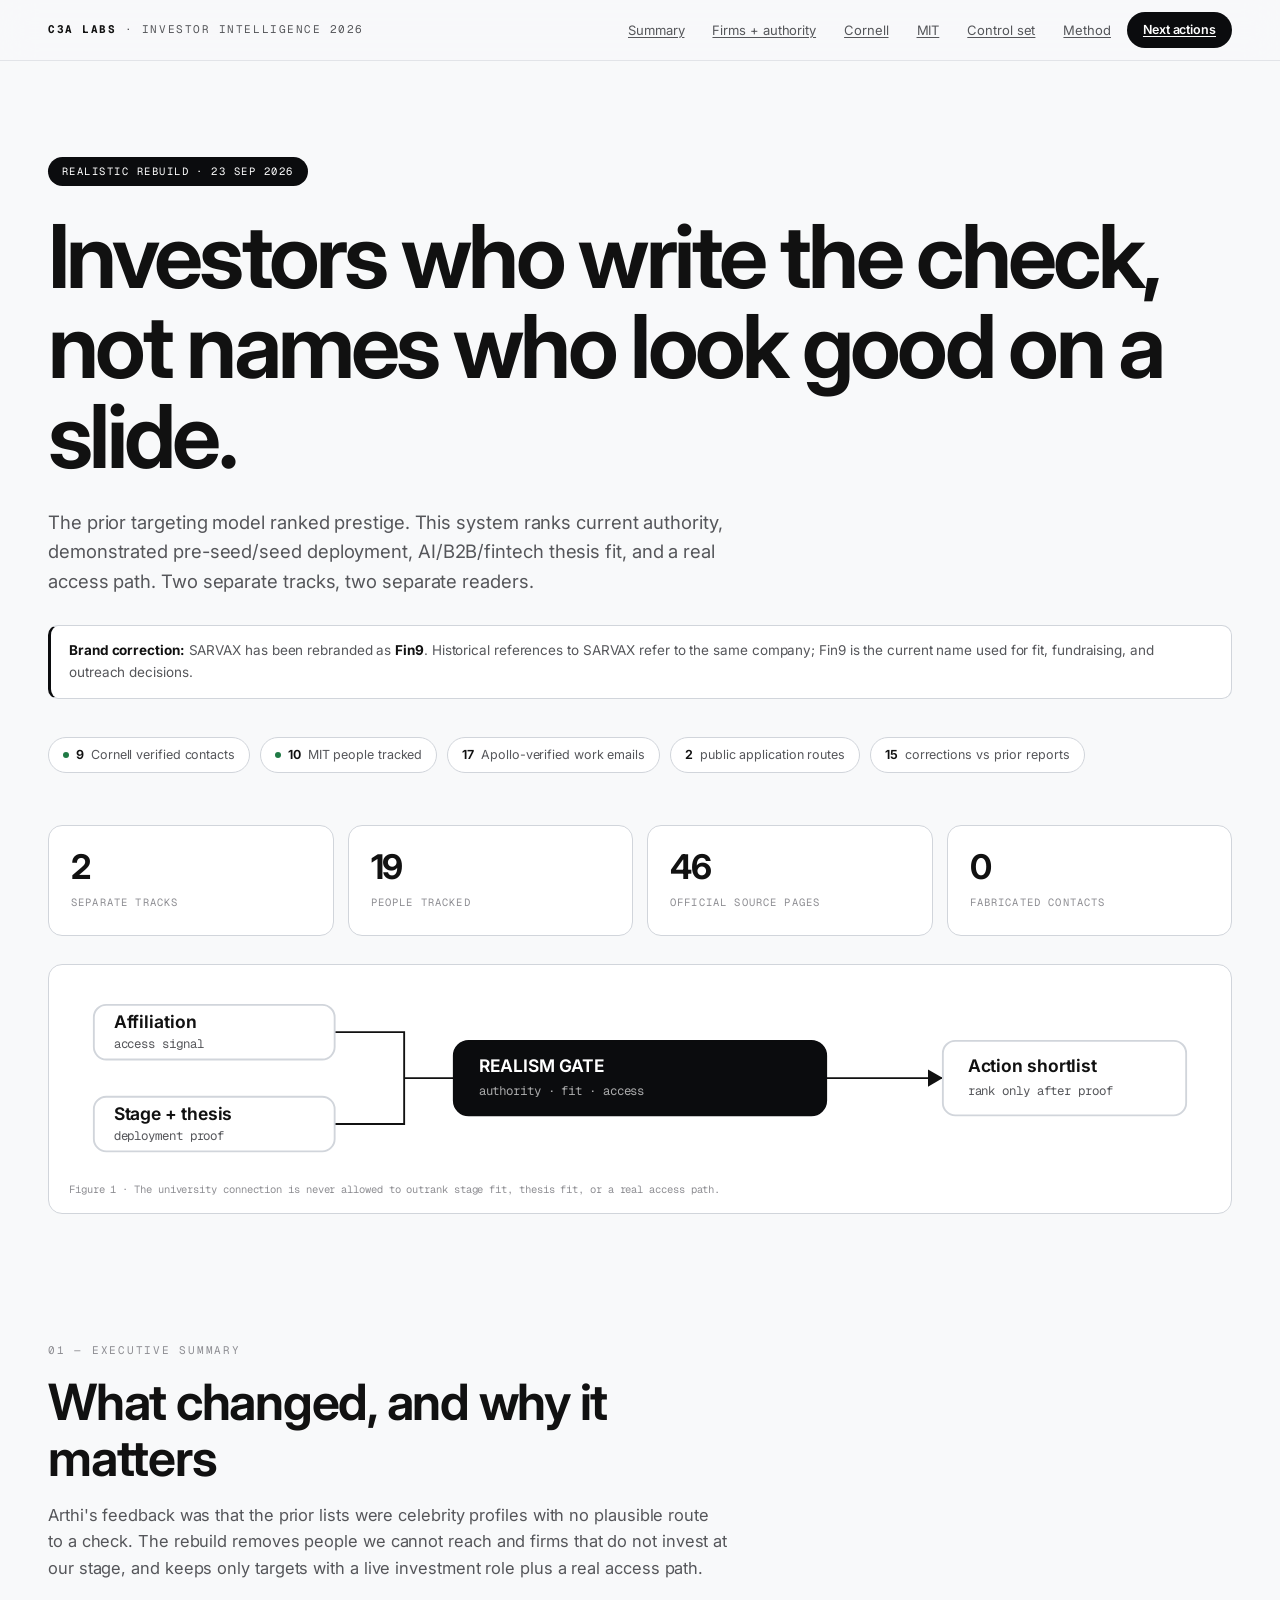
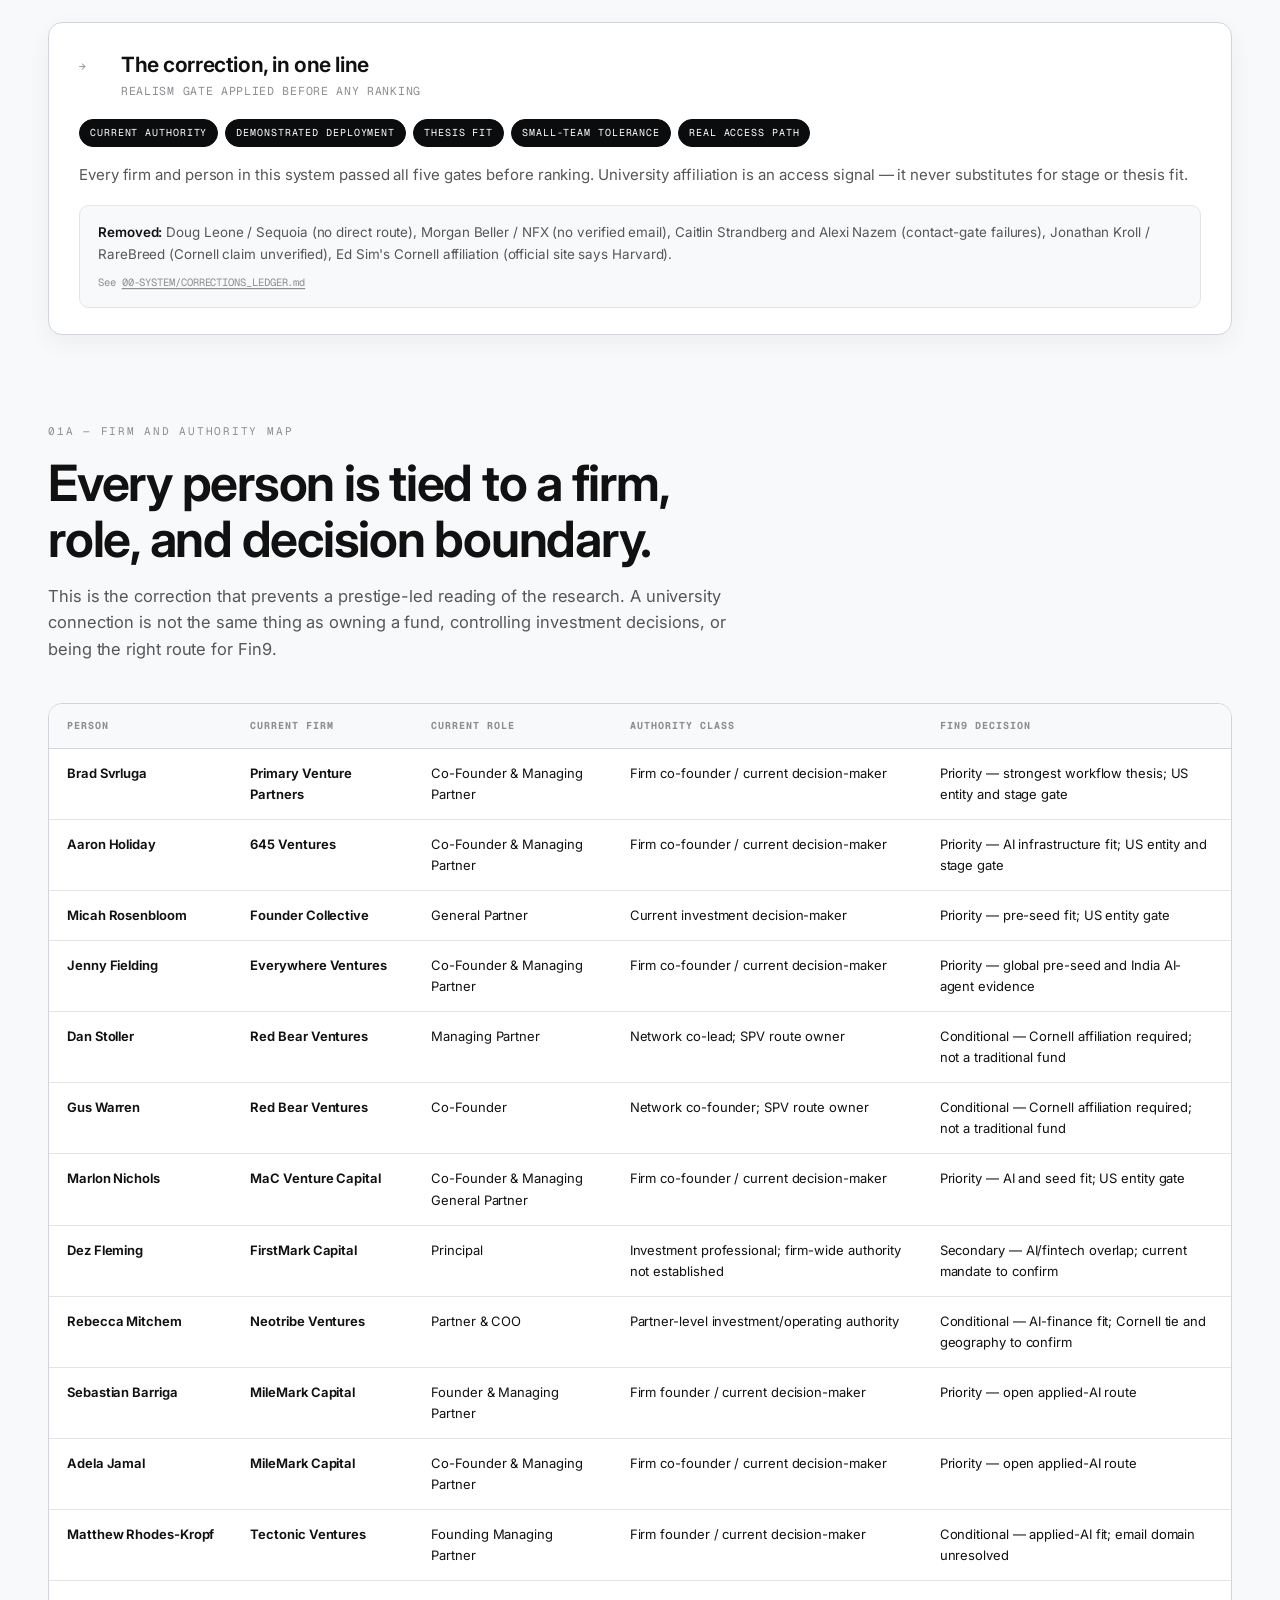
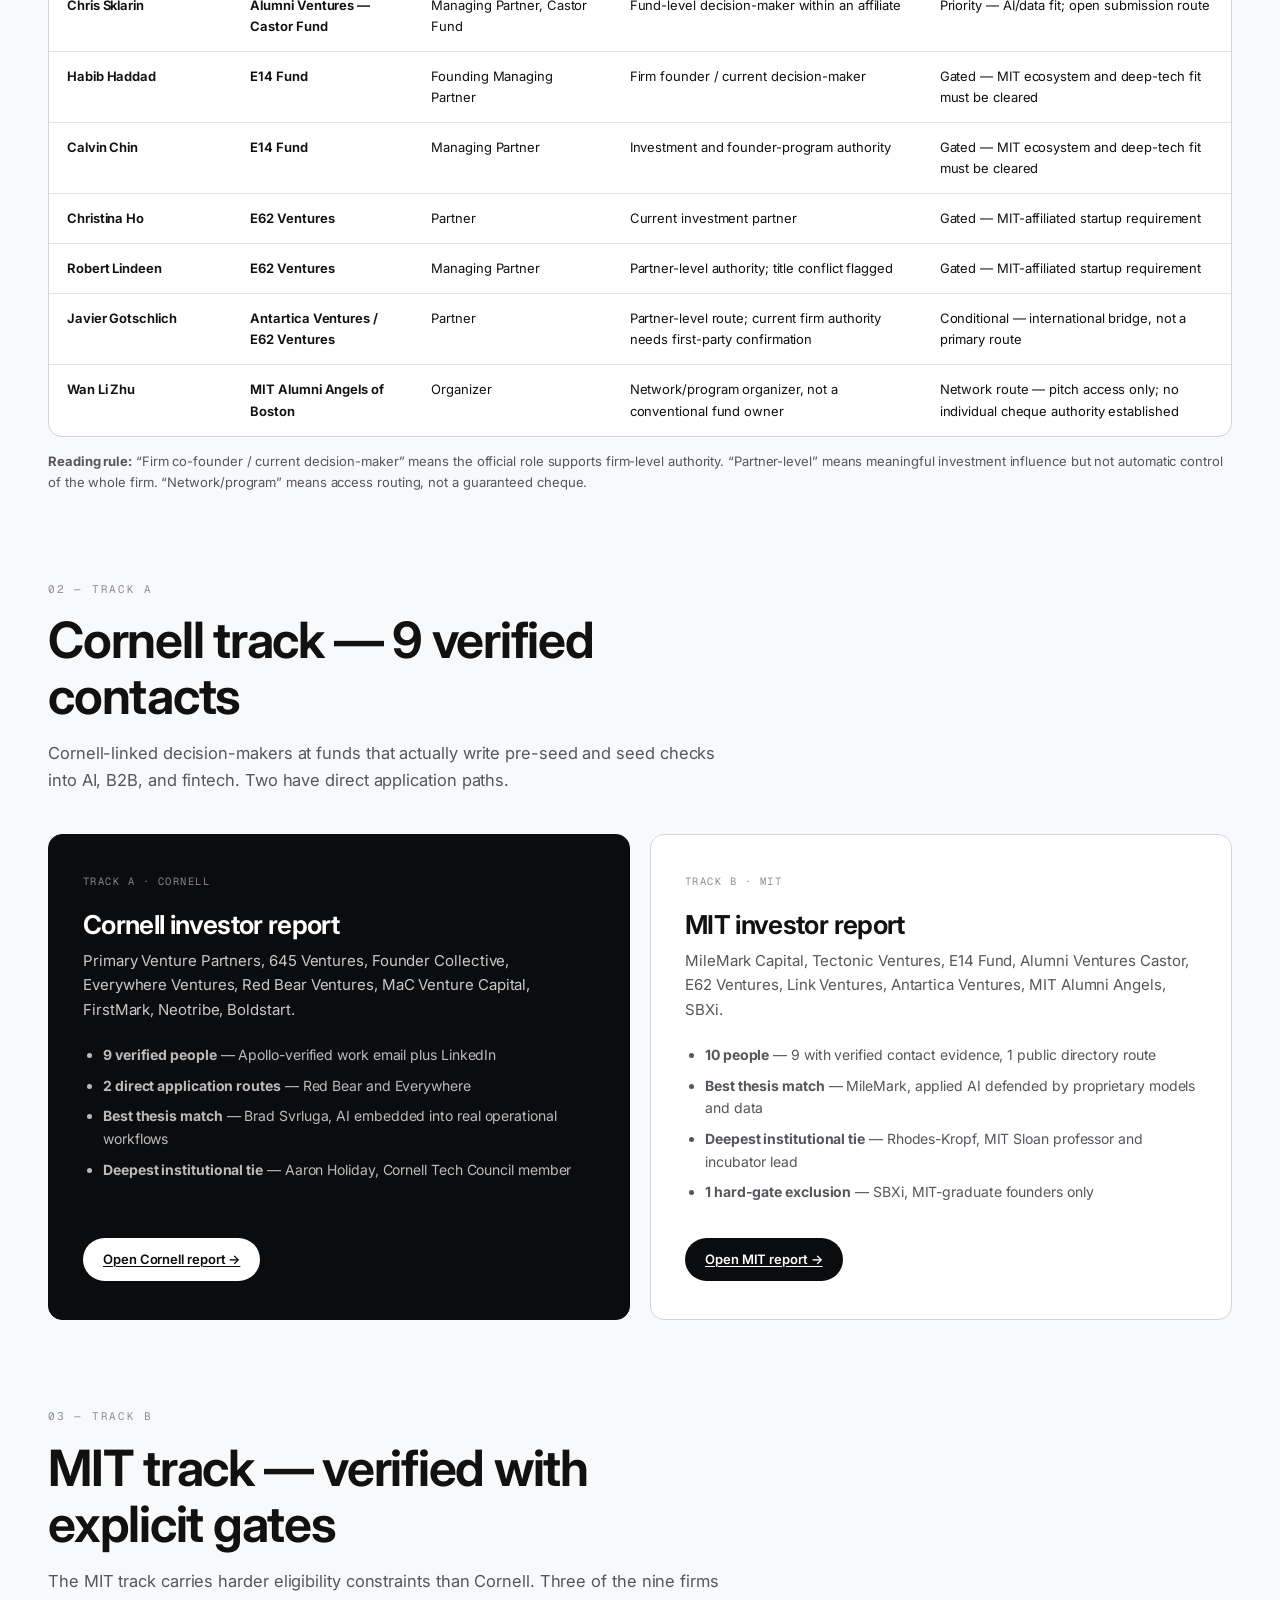
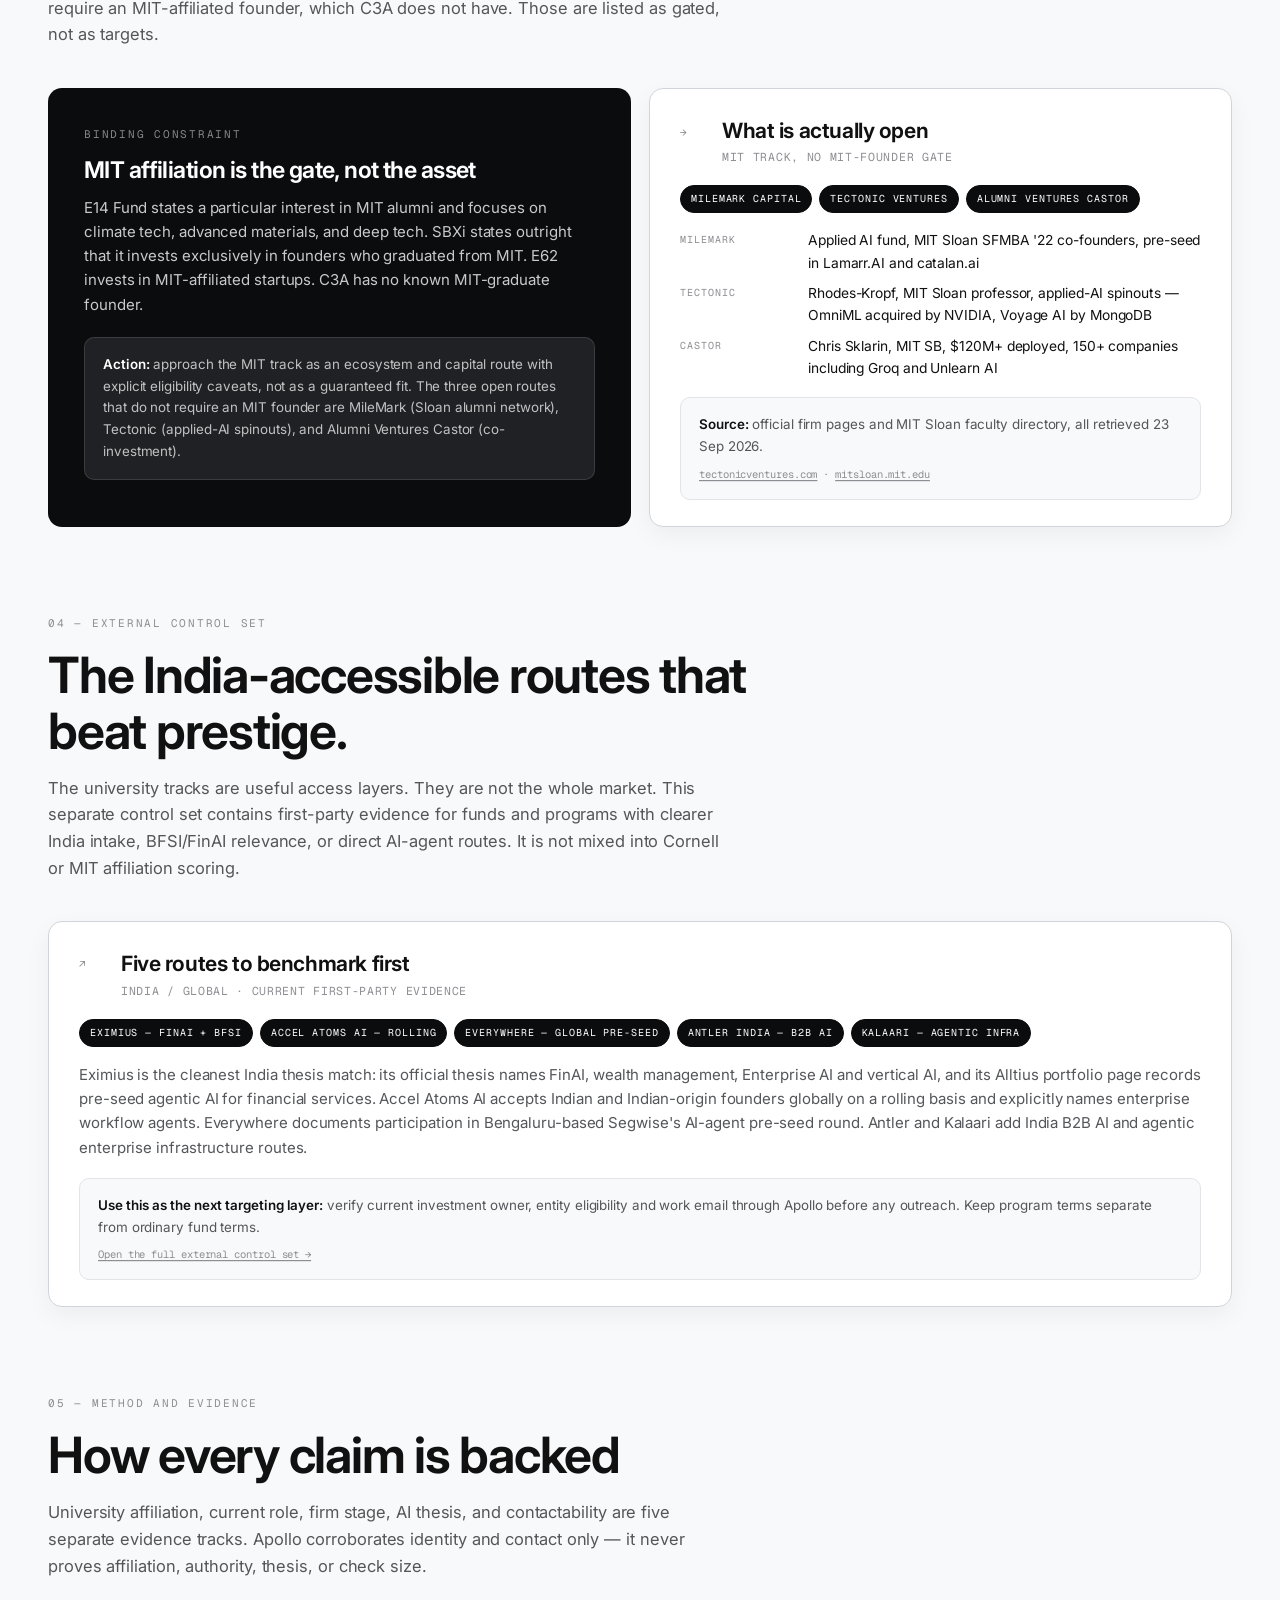
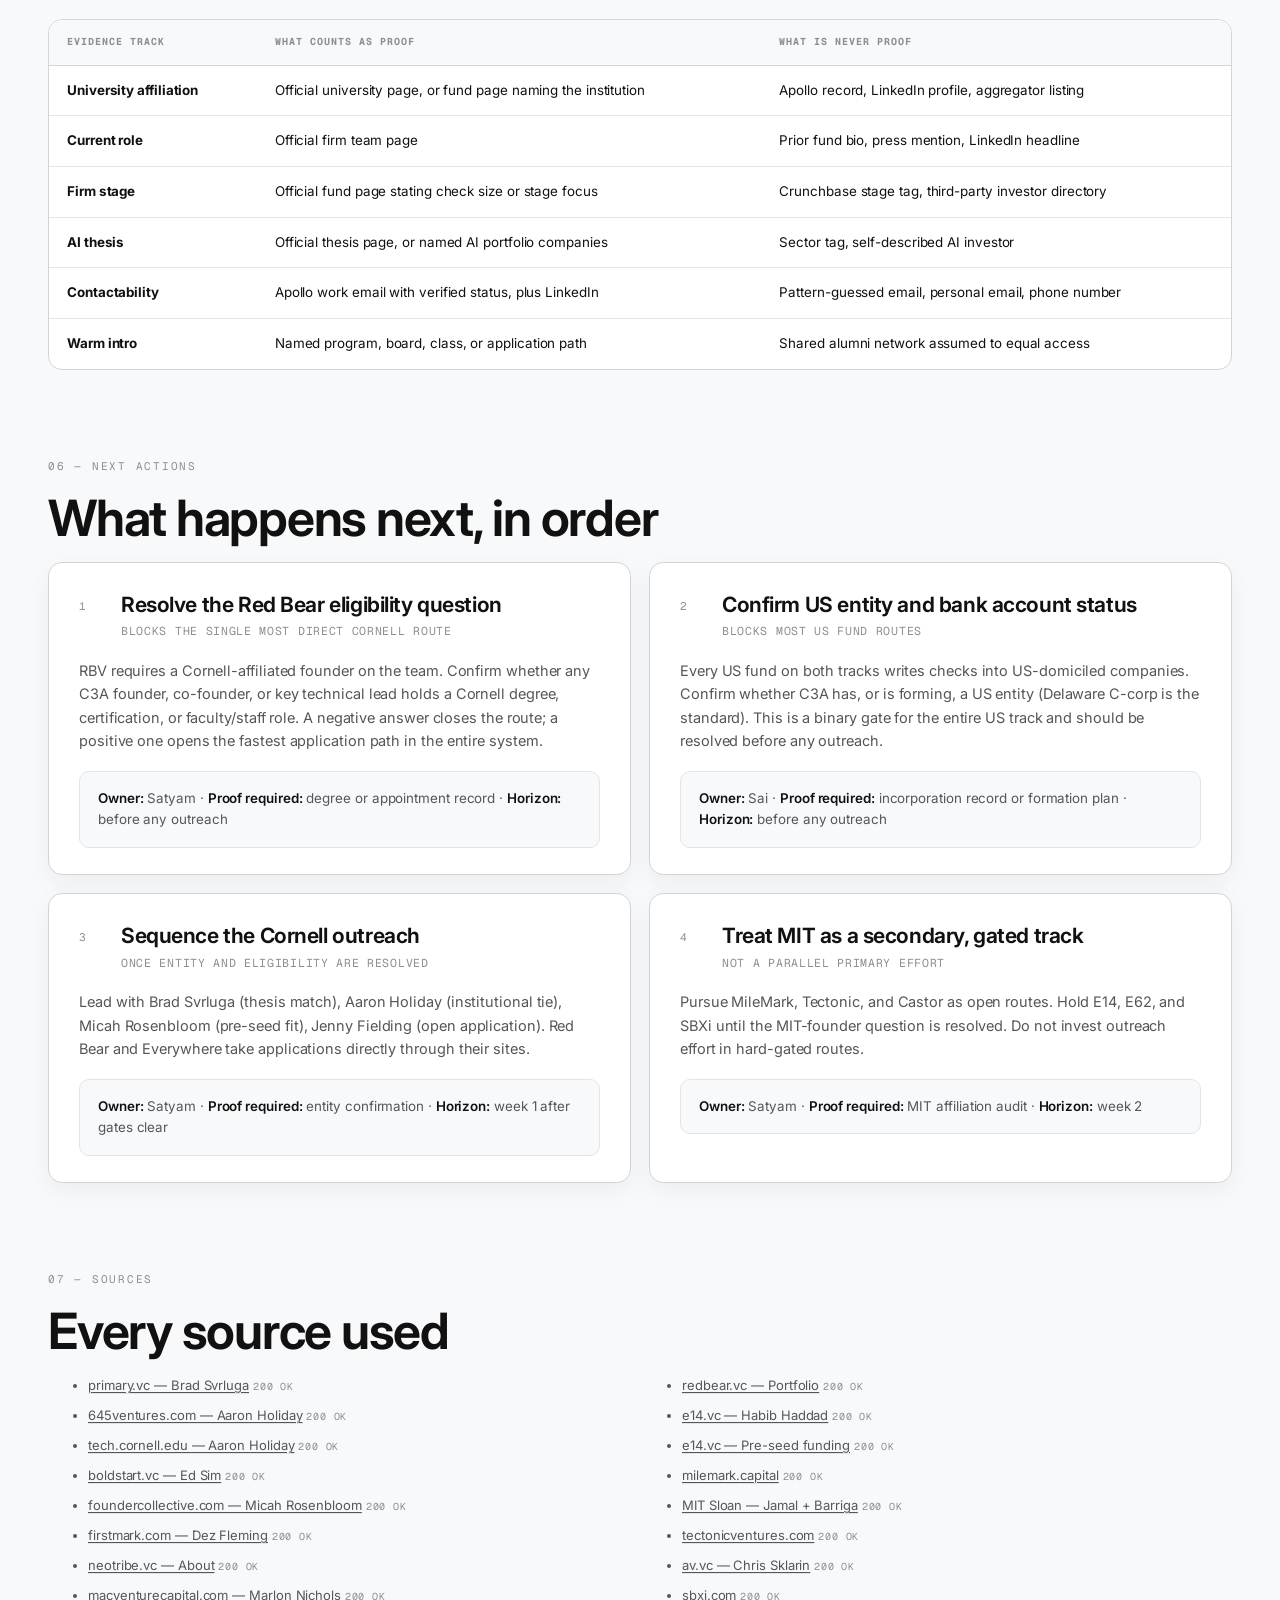
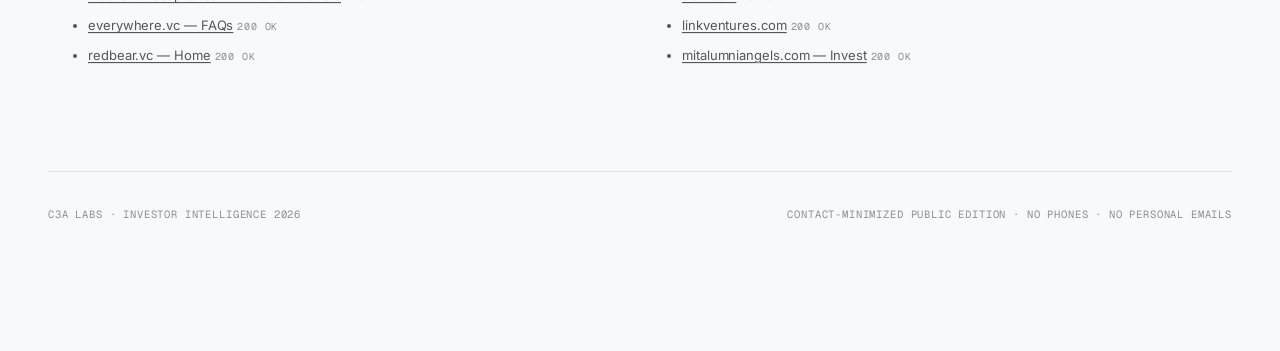
==== commit 98f5ea4c: "Update report for Fin9 and firm authority" ====
--- a/index.html
+++ b/index.html
@@ -3,8 +3,8 @@
 <head>
 <meta charset="utf-8">
 <meta name="viewport" content="width=device-width, initial-scale=1">
-<title>C3A Labs — Investor Intelligence 2026</title>
-<meta name="description" content="Dual-track realistic investor targeting for C3A Labs / SARVAX. Cornell and MIT tracks. Verified decision-makers at pre-seed and seed.">
+<title>C3A Labs — Fin9 Investor Intelligence 2026</title>
+<meta name="description" content="Dual-track realistic investor targeting for C3A Labs / Fin9, formerly SARVAX. Cornell and MIT tracks. Verified decision-makers at pre-seed and seed.">
 <link rel="preconnect" href="https://fonts.googleapis.com">
 <link rel="preconnect" href="https://fonts.gstatic.com" crossorigin>
 <link href="https://fonts.googleapis.com/css2?family=Inter:wght@300;400;500;600;700;800&family=Geist+Mono:wght@400;500;600;700&display=swap" rel="stylesheet">
@@ -18,6 +18,7 @@
     <span class="nav-mark"><b>C3A LABS</b> · INVESTOR INTELLIGENCE 2026</span>
     <span class="nav-links">
       <a href="#summary">Summary</a>
+      <a href="#authority">Firms + authority</a>
       <a href="#cornell">Cornell</a>
       <a href="#mit">MIT</a>
       <a href="#control">Control set</a>
@@ -35,6 +36,9 @@
     <p class="hero-lede">The prior targeting model ranked prestige. This system ranks
       current authority, demonstrated pre-seed/seed deployment, AI/B2B/fintech thesis
       fit, and a real access path. Two separate tracks, two separate readers.</p>
+    <div class="rebrand-note"><b>Brand correction:</b> SARVAX has been rebranded as <b>Fin9</b>.
+      Historical references to SARVAX refer to the same company; Fin9 is the current name
+      used for fit, fundraising, and outreach decisions.</div>
     <div class="hero-band">
       <span class="pill"><span class="dot"></span><b>9</b> Cornell verified contacts</span>
       <span class="pill"><span class="dot"></span><b>10</b> MIT people tracked</span>
@@ -103,6 +107,42 @@
         </div>
       </div>
     </div>
+  </section>
+
+  <section class="sec" id="authority">
+    <div class="sec-kicker">01A — Firm and authority map</div>
+    <h2 class="sec-h">Every person is tied to a firm, role, and decision boundary.</h2>
+    <p class="sec-sub">This is the correction that prevents a prestige-led reading of the
+      research. A university connection is not the same thing as owning a fund, controlling
+      investment decisions, or being the right route for Fin9.</p>
+    <div class="authority-map tbl-wrap">
+      <table>
+        <caption class="skip">Tracked people, current firms, authority classes, and Fin9 relevance</caption>
+        <thead><tr><th scope="col">Person</th><th scope="col">Current firm</th><th scope="col">Current role</th><th scope="col">Authority class</th><th scope="col">Fin9 decision</th></tr></thead>
+        <tbody>
+          <tr><td data-label="Person">Brad Svrluga</td><td data-label="Current firm">Primary Venture Partners</td><td data-label="Current role">Co-Founder &amp; Managing Partner</td><td data-label="Authority class">Firm co-founder / current decision-maker</td><td data-label="Fin9 decision">Priority — strongest workflow thesis; US entity and stage gate</td></tr>
+          <tr><td data-label="Person">Aaron Holiday</td><td data-label="Current firm">645 Ventures</td><td data-label="Current role">Co-Founder &amp; Managing Partner</td><td data-label="Authority class">Firm co-founder / current decision-maker</td><td data-label="Fin9 decision">Priority — AI infrastructure fit; US entity and stage gate</td></tr>
+          <tr><td data-label="Person">Micah Rosenbloom</td><td data-label="Current firm">Founder Collective</td><td data-label="Current role">General Partner</td><td data-label="Authority class">Current investment decision-maker</td><td data-label="Fin9 decision">Priority — pre-seed fit; US entity gate</td></tr>
+          <tr><td data-label="Person">Jenny Fielding</td><td data-label="Current firm">Everywhere Ventures</td><td data-label="Current role">Co-Founder &amp; Managing Partner</td><td data-label="Authority class">Firm co-founder / current decision-maker</td><td data-label="Fin9 decision">Priority — global pre-seed and India AI-agent evidence</td></tr>
+          <tr><td data-label="Person">Dan Stoller</td><td data-label="Current firm">Red Bear Ventures</td><td data-label="Current role">Managing Partner</td><td data-label="Authority class">Network co-lead; SPV route owner</td><td data-label="Fin9 decision">Conditional — Cornell affiliation required; not a traditional fund</td></tr>
+          <tr><td data-label="Person">Gus Warren</td><td data-label="Current firm">Red Bear Ventures</td><td data-label="Current role">Co-Founder</td><td data-label="Authority class">Network co-founder; SPV route owner</td><td data-label="Fin9 decision">Conditional — Cornell affiliation required; not a traditional fund</td></tr>
+          <tr><td data-label="Person">Marlon Nichols</td><td data-label="Current firm">MaC Venture Capital</td><td data-label="Current role">Co-Founder &amp; Managing General Partner</td><td data-label="Authority class">Firm co-founder / current decision-maker</td><td data-label="Fin9 decision">Priority — AI and seed fit; US entity gate</td></tr>
+          <tr><td data-label="Person">Dez Fleming</td><td data-label="Current firm">FirstMark Capital</td><td data-label="Current role">Principal</td><td data-label="Authority class">Investment professional; firm-wide authority not established</td><td data-label="Fin9 decision">Secondary — AI/fintech overlap; current mandate to confirm</td></tr>
+          <tr><td data-label="Person">Rebecca Mitchem</td><td data-label="Current firm">Neotribe Ventures</td><td data-label="Current role">Partner &amp; COO</td><td data-label="Authority class">Partner-level investment/operating authority</td><td data-label="Fin9 decision">Conditional — AI-finance fit; Cornell tie and geography to confirm</td></tr>
+          <tr><td data-label="Person">Sebastian Barriga</td><td data-label="Current firm">MileMark Capital</td><td data-label="Current role">Founder &amp; Managing Partner</td><td data-label="Authority class">Firm founder / current decision-maker</td><td data-label="Fin9 decision">Priority — open applied-AI route</td></tr>
+          <tr><td data-label="Person">Adela Jamal</td><td data-label="Current firm">MileMark Capital</td><td data-label="Current role">Co-Founder &amp; Managing Partner</td><td data-label="Authority class">Firm co-founder / current decision-maker</td><td data-label="Fin9 decision">Priority — open applied-AI route</td></tr>
+          <tr><td data-label="Person">Matthew Rhodes-Kropf</td><td data-label="Current firm">Tectonic Ventures</td><td data-label="Current role">Founding Managing Partner</td><td data-label="Authority class">Firm founder / current decision-maker</td><td data-label="Fin9 decision">Conditional — applied-AI fit; email domain unresolved</td></tr>
+          <tr><td data-label="Person">Chris Sklarin</td><td data-label="Current firm">Alumni Ventures — Castor Fund</td><td data-label="Current role">Managing Partner, Castor Fund</td><td data-label="Authority class">Fund-level decision-maker within an affiliate</td><td data-label="Fin9 decision">Priority — AI/data fit; open submission route</td></tr>
+          <tr><td data-label="Person">Habib Haddad</td><td data-label="Current firm">E14 Fund</td><td data-label="Current role">Founding Managing Partner</td><td data-label="Authority class">Firm founder / current decision-maker</td><td data-label="Fin9 decision">Gated — MIT ecosystem and deep-tech fit must be cleared</td></tr>
+          <tr><td data-label="Person">Calvin Chin</td><td data-label="Current firm">E14 Fund</td><td data-label="Current role">Managing Partner</td><td data-label="Authority class">Investment and founder-program authority</td><td data-label="Fin9 decision">Gated — MIT ecosystem and deep-tech fit must be cleared</td></tr>
+          <tr><td data-label="Person">Christina Ho</td><td data-label="Current firm">E62 Ventures</td><td data-label="Current role">Partner</td><td data-label="Authority class">Current investment partner</td><td data-label="Fin9 decision">Gated — MIT-affiliated startup requirement</td></tr>
+          <tr><td data-label="Person">Robert Lindeen</td><td data-label="Current firm">E62 Ventures</td><td data-label="Current role">Managing Partner</td><td data-label="Authority class">Partner-level authority; title conflict flagged</td><td data-label="Fin9 decision">Gated — MIT-affiliated startup requirement</td></tr>
+          <tr><td data-label="Person">Javier Gotschlich</td><td data-label="Current firm">Antartica Ventures / E62 Ventures</td><td data-label="Current role">Partner</td><td data-label="Authority class">Partner-level route; current firm authority needs first-party confirmation</td><td data-label="Fin9 decision">Conditional — international bridge, not a primary route</td></tr>
+          <tr><td data-label="Person">Wan Li Zhu</td><td data-label="Current firm">MIT Alumni Angels of Boston</td><td data-label="Current role">Organizer</td><td data-label="Authority class">Network/program organizer, not a conventional fund owner</td><td data-label="Fin9 decision">Network route — pitch access only; no individual cheque authority established</td></tr>
+        </tbody>
+      </table>
+    </div>
+    <p class="authority-note"><b>Reading rule:</b> “Firm co-founder / current decision-maker” means the official role supports firm-level authority. “Partner-level” means meaningful investment influence but not automatic control of the whole firm. “Network/program” means access routing, not a guaranteed cheque.</p>
   </section>
 
   <section class="sec" id="cornell">
@@ -361,7 +401,7 @@
       <li><a href="https://www.av.vc/people/chris-sklarin">av.vc — Chris Sklarin</a> <span class="st">200 OK</span></li>
       <li><a href="https://www.sbxi.com/">sbxi.com</a> <span class="st">200 OK</span></li>
       <li><a href="https://www.linkventures.com/">linkventures.com</a> <span class="st">200 OK</span></li>
-      <li><a href="https://www.mitalumniangels.com/investors">mitalumniangels.com — Invest</a> <span class="st">200 OK</span></li>
+      <li><a href="http://www.mitalumniangels.com/investors">mitalumniangels.com — Invest</a> <span class="st">200 OK</span></li>
     </ul>
   </section>
 
--- a/00-SYSTEM/report.css
+++ b/00-SYSTEM/report.css
@@ -231,6 +231,14 @@
   tbody td:first-child::before{margin-top:0}
 }
 
+/* ---------- brand and authority proof ---------- */
+.rebrand-note{margin-top:28px;padding:14px 18px;border:1px solid var(--line);border-left:3px solid var(--dark);border-radius:var(--radius-sub);background:var(--paper);color:var(--muted);font-size:13.5px}
+.rebrand-note b{color:var(--ink);font-weight:700}
+.authority-map{margin-top:28px}
+.authority-map table{font-size:13px}
+.authority-map td:first-child{white-space:nowrap;font-weight:650}
+.authority-map td:nth-child(2){font-weight:650}
+.authority-note{margin-top:14px;color:var(--muted);font-size:13px}
 /* ---------- print ---------- */
 @media print{
   body{background:#fff !important; color:#000 !important}
